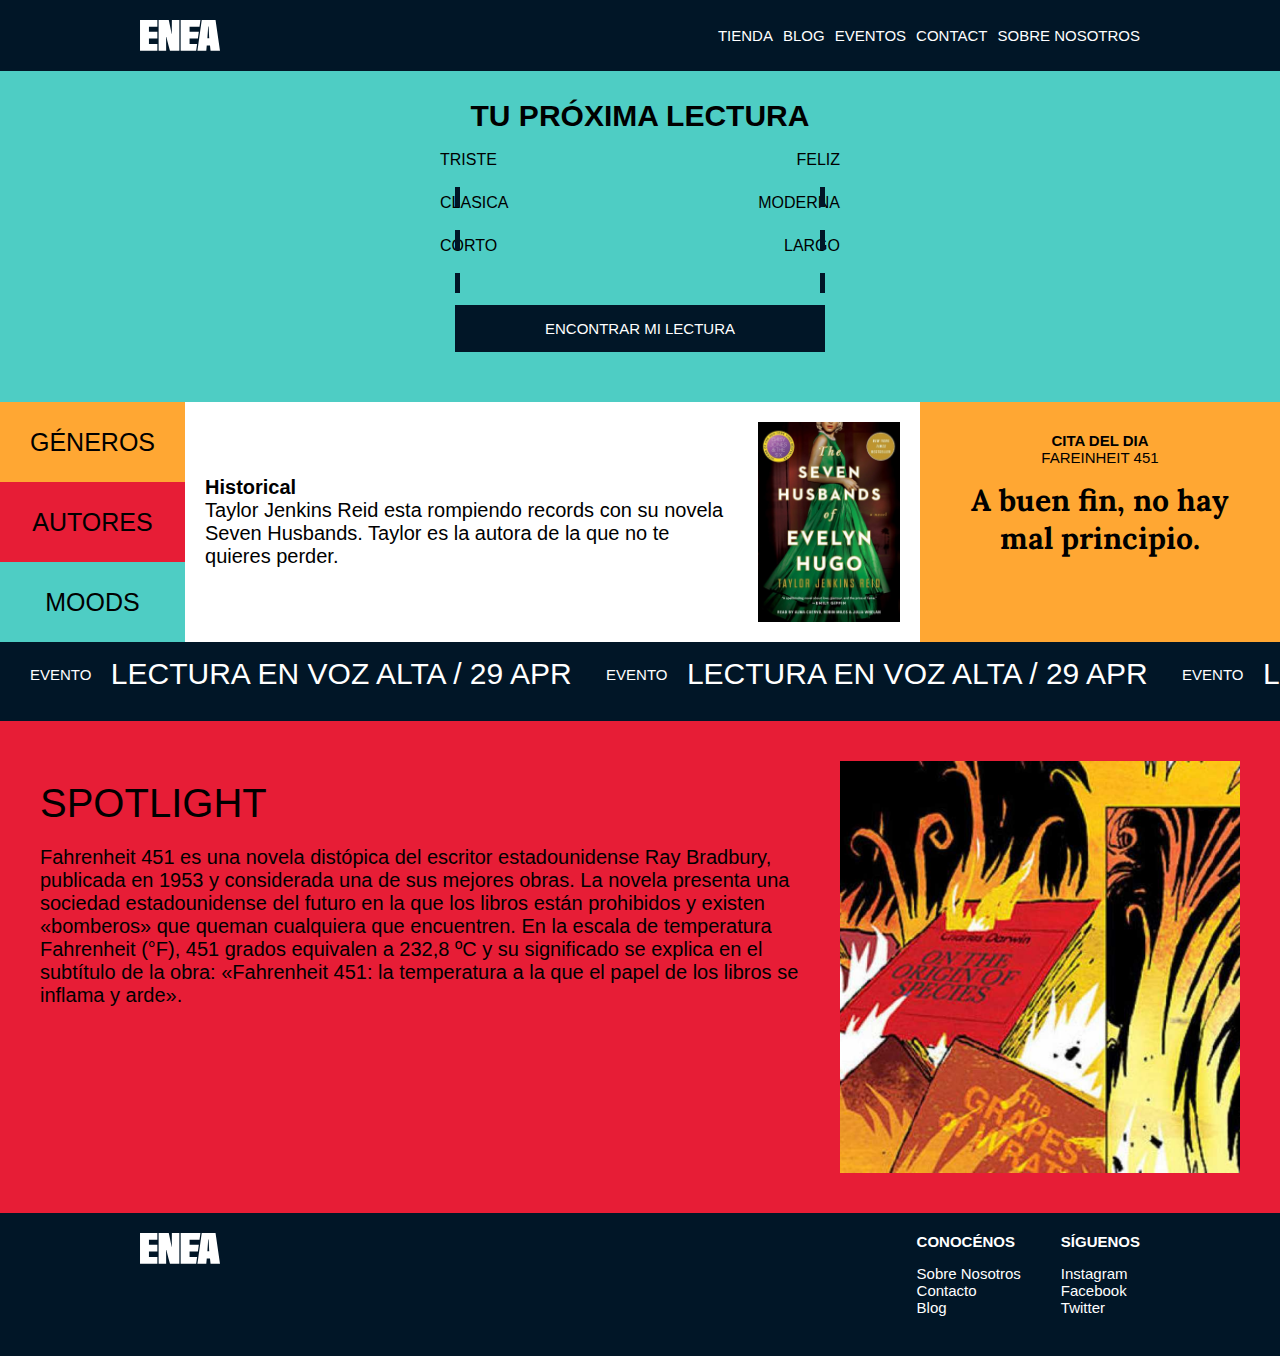
==== index.html @ f90ba19d "Create repo" ====
<!DOCTYPE html>
<html lang="en">

<head>
    <meta charset="UTF-8">
    <meta name="viewport" content="width=device-width, initial-scale=1.0">
    <meta http-equiv="X-UA-Compatible" content="ie=edge">
    <title>ENEA</title>
    <link rel="stylesheet" href="https://use.typekit.net/mvb0xnc.css">
    <link href="https://fonts.googleapis.com/css2?family=Lora:wght@700&display=swap" rel="stylesheet">
    <link rel="stylesheet" href="https://ajax.googleapis.com/ajax/libs/jqueryui/1.12.1/themes/smoothness/jquery-ui.css">
    <link rel="stylesheet" href="./style.css">
    <link rel="stylesheet" href="./responsive.css">
    <link rel="icon" href="./favicon.ico" type="image/x-icon">
</head>

<body>
    <header>
        <div class="content">
            <div class="logo"><img src="img/header/logo.svg" alt="" /></div>
            <div class="links">
                <a href="/tienda">Tienda</a>
                <a href="/blog">Blog</a>
                <a href="/eventos">Eventos</a>
                <a href="/contacto">Contact</a>
                <a href="/sobre-nosotros">Sobre Nosotros</a>
            </div>
        </div>
    </header>
    <main>
        <div class="recommendation-form">
            <div class="content">
                <h2>Tu próxima lectura</h2>
                <div class="container">
                    <div class="labels">
                        <span>Triste</span>
                        <span>Feliz</span>
                    </div>
                    <div class="slider-container">
                        <span class="vertical-bar left"></span>
                        <span class="vertical-bar right"></span>
                        <div class="slider" id="slider-1"></div>
                    </div>
                </div>
                <div class="container">
                    <div class="labels">
                        <span>Clasica</span>
                        <span>Moderna</span>
                    </div>
                    <div class="slider-container">
                        <span class="vertical-bar left"></span>
                        <span class="vertical-bar right"></span>
                        <div class="slider" id="slider-2"></div>
                    </div>
                </div>
                <div class="container">
                    <div class="labels">
                        <span>Corto</span>
                        <span>Largo</span>
                    </div>
                    <div class="slider-container">
                        <span class="vertical-bar left"></span>
                        <span class="vertical-bar right"></span>
                        <div class="slider" id="slider-3"></div>
                    </div>
                </div>
                <button>
                    Encontrar mi lectura
                </button>
            </div>
        </div>
        <div class="section">
            <div class="moods-authors-genders">
                <div class="selectors">
                    <div class="selector">Géneros</div>
                    <div class="selector">Autores</div>
                    <div class="selector">Moods</div>
                </div>
                <div class="contents">
                    <div class="content visible">
                        <div class="text">
                            <h4>Historical</h4>
                            <p>Taylor Jenkins Reid esta rompiendo records con su novela Seven Husbands. Taylor es la
                                autora de la que no te quieres perder.</p>
                        </div>
                        <img src="img/moods-authors-genders/7husbands.jpg" alt="">
                    </div>
                    <div class="content">
                        <div class="text">
                            <h4>Dan Brown</h4>
                            <p>El Código Da Vinci es una de las mejores novelas de misterio qué hay. Prepárate para una
                                aventura y la investigación de tu vida.</p>
                        </div>
                        <img src="img/moods-authors-genders/davincicode.jpg" alt="">
                    </div>
                    <div class="content">
                        <div class="text">
                            <h4>Triste</h4>
                            <p>Si lo que quieres es sentarte en tus feels un rato, este es el mejor libro para ello. Que
                                cosa mas triste que la segunda guerra mundial?</p>
                        </div>
                        <img src="img/moods-authors-genders/sadnovel.jpg" alt="">
                    </div>
                </div>
            </div>
            <div class="quote">
                <h3>Cita del dia</h3>
                <p class="book-title">Fareinheit 451</p>
                <p class="book-quote">A buen fin, no hay mal principio.</p>
            </div>
        </div>
        <div class="announcement-bar">
            <div class="text-container">
                <span class="type">Evento</span>
                <span class="detail">Lectura en voz alta / 29 Apr</span>
                <span class="type">Evento</span>
                <span class="detail">Lectura en voz alta / 29 Apr</span>
                <span class="type">Evento</span>
                <span class="detail">Lectura en voz alta / 29 Apr</span>
                <span class="type">Evento</span>
                <span class="detail">Lectura en voz alta / 29 Apr</span>
                <span class="type">Evento</span>
                <span class="detail">Lectura en voz alta / 29 Apr</span>
                <span class="type">Evento</span>
                <span class="detail">Lectura en voz alta / 29 Apr</span>
                <span class="type">Evento</span>
                <span class="detail">Lectura en voz alta / 29 Apr</span>
                <span class="type">Evento</span>
                <span class="detail">Lectura en voz alta / 29 Apr</span>
            </div>
        </div>
        <div class="spotlight">
            <div class="text">
                <h3>Spotlight</h3>
                <p>Fahrenheit 451 es una novela distópica del escritor estadounidense Ray Bradbury, publicada en 1953 y considerada una de sus mejores obras. La novela presenta una sociedad estadounidense del futuro en la que los libros están prohibidos y existen «bomberos» que queman cualquiera que encuentren. En la escala de temperatura Fahrenheit (°F), 451 grados equivalen a 232,8 ºC y su significado se explica en el subtítulo de la obra: «Fahrenheit 451: la temperatura a la que el papel de los libros se inflama y arde».</p>
            </div>
            <img src="img/spotlight/farenheit.png" alt="">
        </div>
    </main>
    <footer>
        <div class="content">
            <div class="logo"><img src="img/header/logo.svg" alt="" /></div>
            <div class="section">
                <p>Conocénos</p>
                <a href="/sobre-nosotros">Sobre Nosotros</a>
                <a href="/contacto">Contacto</a>
                <a href="/blog">Blog</a>
            </div>
            <div class="section">
                <p>Síguenos</p>
                <a href="/">Instagram</a>
                <a href="/">Facebook</a>
                <a href="/">Twitter</a>
            </div>
        </div>
    </footer>
    <script src="https://ajax.googleapis.com/ajax/libs/jquery/3.6.0/jquery.min.js"></script>
    <script src="https://ajax.googleapis.com/ajax/libs/jqueryui/1.12.1/jquery-ui.min.js"></script>
    <script src="index.js"></script>
</body>

</html>
---- style.css ----
body {
    margin: 0px;
    font-family: acumin-pro, sans-serif;
}

button {
    border: none;
}

h1,
h2,
h3,
h4,
a,
button,
p {
    margin: 0px;
}

header,
footer {
    font-size: 0px;
    background-color: #011627;
}

header .content,
footer .content {
    display: flex;
    max-width: 1000px;
    margin: auto;
}

header .content {
    align-items: center;
    padding: 20px 30px;
}

header .logo {
    flex-grow: 1;
}

header .logo img {
    width: 80px;
}

header .links a {
    font-size: 15px;
    color: white;
    text-transform: uppercase;
    text-decoration: none;
    padding-left: 10px;
}

.recommendation-form {
    background-color: #4ECDC4;
    padding: 30px 30px 50px;
}

.recommendation-form .content {
    text-align: center;
    max-width: 400px;
    margin: auto;
}

.recommendation-form h2 {
    font-size: 30px;
    text-transform: uppercase;
    font-weight: bold;
    padding-bottom: 20px;
    line-height: 1;
}

.recommendation-form .ui-slider-handle {
    border-color: #011627;
    border-width: 5px;
    background: white;
    border-radius: 20px;
    margin-top: -7px;
    cursor: pointer;
}

.recommendation-form .labels {
    display: flex;
    justify-content: space-between;
    text-transform: uppercase;
}

.recommendation-form .slider-container {
    position: relative;
}

.recommendation-form .vertical-bar {
    width: 5px;
    height: 20px;
    background-color: #011627;
    position: absolute;
    top: -7px;
}

.recommendation-form .left {
    left: 15px;
}

.recommendation-form .right {
    right: 15px;
}

.recommendation-form .ui-slider {
    border: none;
    border-radius: 0px;
    background-color: #011627;
    height: 5px;
}

.recommendation-form .slider {
    margin-top: 15px;
    margin-bottom: 25px;
}

.recommendation-form button {
    margin-top: 25px;
    background-color: #011627;
    color: white;
    font-size: 15px;
    text-transform: uppercase;
    padding: 15px;
    width: calc(100% - 30px);
    cursor: pointer;
}

.recommendation-form .slider-container {
    padding-left: 15px;
    padding-right: 15px;
}

main .section {
    display: flex;
}

.quote {
    padding: 30px;
    text-align: center;
    background-color: #FFA733;
    min-width: 300px;
}

.quote h3 {
    text-transform: uppercase;
    font-size: 15px;
}

.quote .book-title {
    text-transform: uppercase;
    font-size: 15px;
    padding-bottom: 15px;
}

.quote .book-quote {
    font-family: 'Lora', serif;
    font-weight: bold;
    font-size: 30px;
    padding-bottom: 15px;
}

.moods-authors-genders {
    display: flex;
    align-items: center;
}

.moods-authors-genders .selectors {
    display: flex;
    flex-direction: column;
    height: 100%;
}

.moods-authors-genders .selector {
    font-size: 25px;
    text-transform: uppercase;
    display: flex;
    justify-content: center;
    align-items: center;
    cursor: pointer;
    flex-grow: 1;
    padding-left: 30px;
    padding-right: 30px;
}

.moods-authors-genders .selectors:nth-child(1) {
    background-color: #FFA733;
}

.moods-authors-genders .selector:nth-child(2) {
    background-color: #E71D36;
}

.moods-authors-genders .selector:nth-child(3) {
    background-color: #4ECDC4;
}

.moods-authors-genders .content {
    display: none;
}

.moods-authors-genders .content.visible {
    display: flex;
    align-items: center;
    padding: 20px;
}

.moods-authors-genders .content img {
    max-height: 200px;
    padding-left: 30px;

}

.moods-authors-genders .content .text {
    font-size: 20px;
}

.announcement-bar {
    height: 79px;
    background-color: #011627;
    color: white;
    text-transform: uppercase;
    position: relative;
}

.announcement-bar .type {
    font-size: 15px;
    padding-left: 30px;
    vertical-align: middle;
}

.announcement-bar .detail {
    font-size: 30px;
    padding-left: 15px;
    vertical-align: middle;
}

.announcement-bar .text-container {
    position: absolute;
    white-space: nowrap;
    top: 15px;
    white-space: nowrap;
    animation: scrollText 40s infinite linear;
}

@keyframes scrollText {
    from {
        transform: translateX(0%);
    }

    to {
        transform: translateX(-50%);
    }
}



.spotlight {
    background-color: #E71D36;
    padding: 40px;
    display: flex;
}
.spotlight p {
    font-size: 20px;
}
.spotlight h3 {
    padding-top: 20px;
    padding-bottom: 20px;
    font-size: 40px;
    font-weight: normal;
    text-transform: uppercase;
}
.spotlight img {
    width: 100%;
    max-width: 400px;
    padding-left: 30px;
}


footer .content {
    display: flex;
    align-items: flex-start;
    padding: 20px 30px 40px;
}

footer .logo {
    flex-grow: 1;
}

footer .logo img {
    width: 80px;
}

footer .section {
    padding-left: 40px;
}

footer p {
    color: white;
    font-weight: bold;
    font-size: 15px;
    padding-bottom: 15px;
    text-transform: uppercase;
}

footer a {
    font-size: 15px;
    display: block;
    color: white;
    text-decoration: none;
}
---- responsive.css ----
@media only screen and (max-width: 1024px) {
    header .content,
    footer .content {
        flex-direction: column;
        text-align: center;
    }

    header .logo { 
        margin-bottom: 15px;
    }

    footer .logo { 
        margin-bottom: 30px;
    }

    header .links a {
        padding: 0px 5px;
    }

    main .section {
        flex-direction: column;
    }

    .quote { 
        min-width: 0px;
    }
    .spotlight {
        padding: 30px;
        flex-direction: column;
    }
    .spotlight p {
        font-size: 15px;
    }
    .spotlight h3 {
        padding-top: 0px;
        font-size: 30px;
    }
    .spotlight img {
        padding-left: 0px;
        padding-top: 30px;
    }

    .moods-authors-genders {
        flex-direction: column;
        align-items: stretch;
    }
    .moods-authors-genders .selectors { 
        flex-direction: row;
    }
    .moods-authors-genders .selector { 
        font-size: 15px;
        padding: 20px 0px;
    }
    .moods-authors-genders .content .text {
        font-size: 15px;
    }
    .moods-authors-genders .content img {
        max-height: 150px;
        padding-left: 30px;
    
    }

    footer .content {
        align-items: center;
    }

    footer .section {
        padding: 0px 0px 40px;
    }

    footer .section:last-child {
        padding: 0px
    }
  }
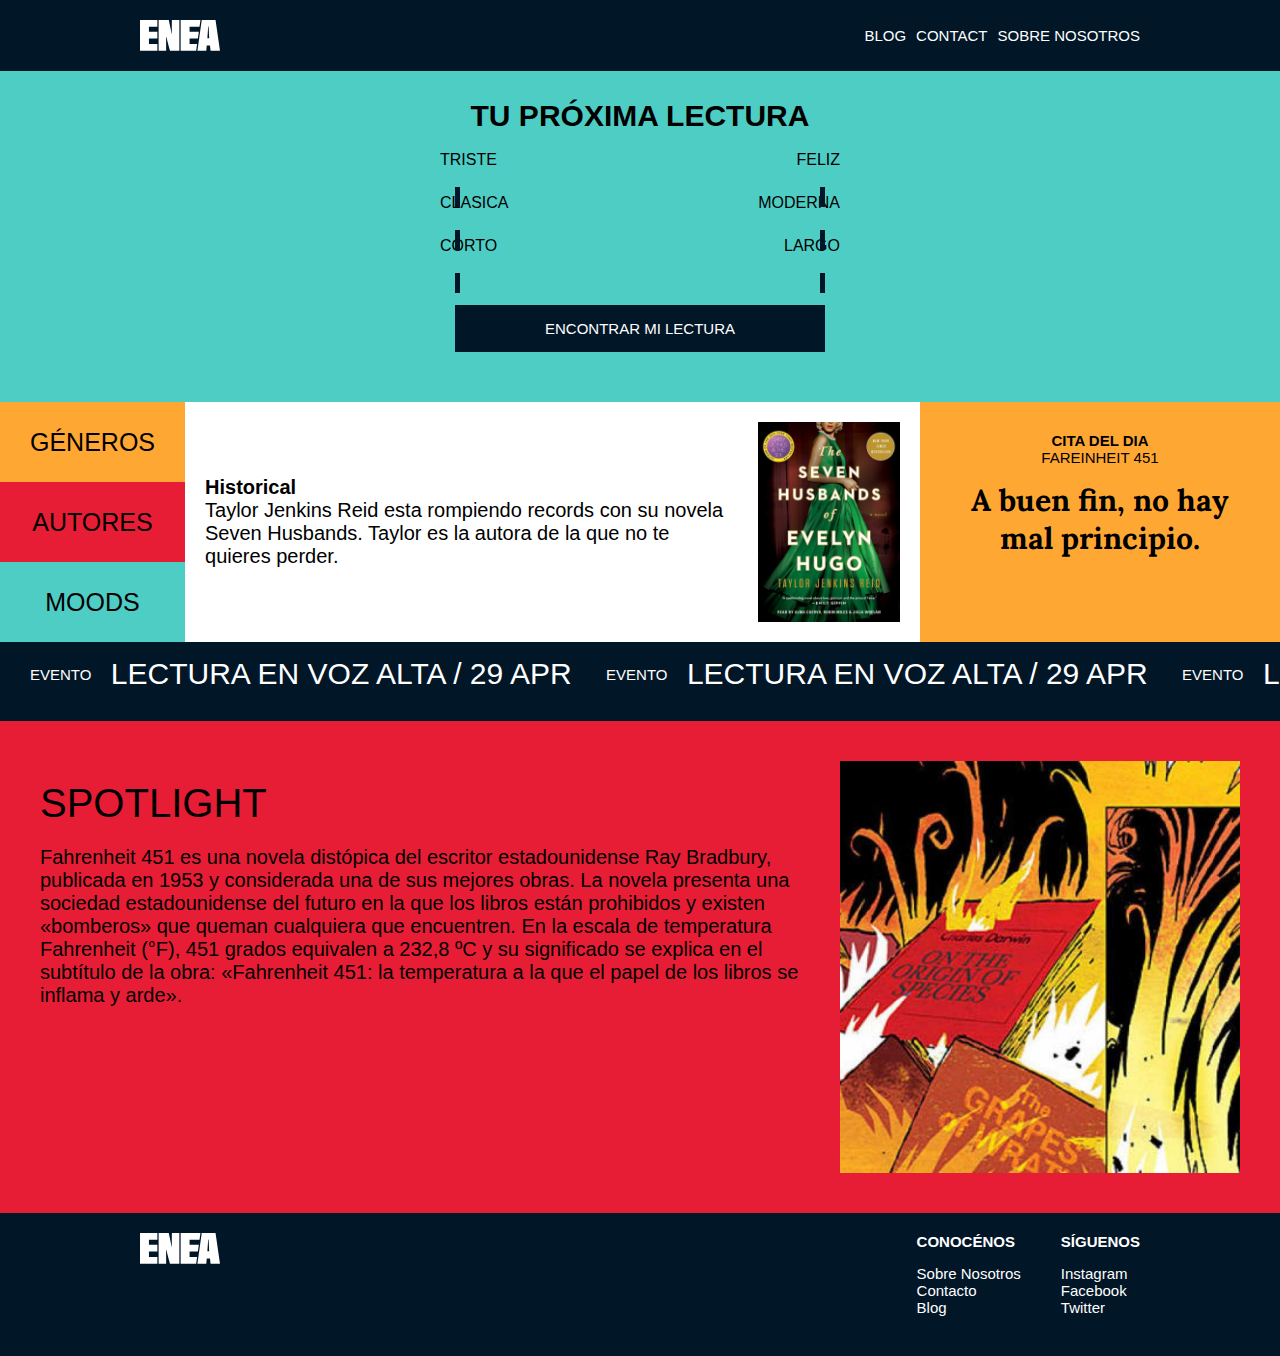
==== commit 503fc00e: "Update menu" ====
--- a/index.html
+++ b/index.html
@@ -17,13 +17,13 @@
 <body>
     <header>
         <div class="content">
-            <div class="logo"><img src="img/header/logo.svg" alt="" /></div>
+            <div class="logo"><a href="./index.html"><img src="img/header/logo.svg" alt="" /></a></div>
             <div class="links">
-                <a href="/tienda">Tienda</a>
-                <a href="/blog">Blog</a>
-                <a href="/eventos">Eventos</a>
-                <a href="/contacto">Contact</a>
-                <a href="/sobre-nosotros">Sobre Nosotros</a>
+                <!-- <a href="./tienda.html">Tienda</a> -->
+                <a href="./blog.html">Blog</a>
+                <!-- <a href="./eventos.html">Eventos</a> -->
+                <a href="./contacto.html">Contact</a>
+                <a href="./sobre-nosotros.html">Sobre Nosotros</a>
             </div>
         </div>
     </header>
@@ -69,7 +69,7 @@
                 </button>
             </div>
         </div>
-        <div class="section">
+        <div class="tiles">
             <div class="moods-authors-genders">
                 <div class="selectors">
                     <div class="selector">Géneros</div>
--- a/style.css
+++ b/style.css
@@ -62,6 +62,7 @@
     margin: auto;
 }
 
+.blog h2,
 .recommendation-form h2 {
     font-size: 30px;
     text-transform: uppercase;
@@ -133,7 +134,7 @@
     padding-right: 15px;
 }
 
-main .section {
+.tiles {
     display: flex;
 }
 
@@ -223,6 +224,7 @@
     color: white;
     text-transform: uppercase;
     position: relative;
+    overflow-x: hidden;
 }
 
 .announcement-bar .type {
@@ -245,6 +247,202 @@
     animation: scrollText 40s infinite linear;
 }
 
+.about-us {
+    background-color: #FFA733;
+    padding: 80px 60px 120px;
+    animation: changeBackgroundColor 40s infinite;
+
+}
+
+.about-us h2 {
+    max-width: 1000px;
+    margin: auto;
+    line-height: 1;
+    font-size: 60px;
+    padding-bottom: 30px;
+    text-transform: uppercase;
+}
+
+.about-us p {
+    max-width: 1000px;
+    margin: auto;
+    font-size: 30px;
+}
+
+.blog h2,
+.form h2 {
+    padding-bottom: 20px;
+    font-size: 30px;
+}
+
+input[type=text],
+select,
+textarea {
+    width: 100%;
+    padding: 12px;
+    border: 1px solid #ccc;
+    border-radius: 0px;
+    box-sizing: border-box;
+    margin-bottom: 10px;
+    font-size: 15px;
+    resize: vertical;
+}
+
+input[type=submit] {
+    text-transform: uppercase;
+    background-color: #011627;
+    color: white;
+    padding: 15px 30px;
+    font-size: 15px;
+    border: none;
+    border-radius: 0px;
+    cursor: pointer;
+}
+
+input[type=submit]:hover {
+    background-color: #4ECDC4;
+}
+
+.contact {
+    padding: 30px;
+    max-width: 1000px;
+    margin: auto;
+    display: flex;
+}
+
+.contact>div {
+    width: 50%;
+}
+
+.map {
+    padding-top: 65px;
+    padding-left: 30px;
+}
+
+.map iframe {
+    width: 100%;
+}
+
+.contact-details {
+    display: flex;
+    padding-bottom: 20px;
+}
+
+.contact-details p {
+    font-size: 15px;
+    flex-grow: 1;
+    vertical-align: middle;
+}
+
+.contact-details i {
+    vertical-align: middle;
+    font-size: 20px;
+    padding-right: 5px;
+}
+
+.contact-details span {
+    padding-left: 10px;
+}
+
+.form-container {
+    border-radius: 5px;
+    padding-bottom: 30px;
+}
+
+.blog {
+    padding: 30px;
+    max-width: 1000px;
+    margin: auto;
+}
+
+.posts {
+    display: flex;
+    flex-wrap: wrap;
+    justify-content: space-between;
+    padding: 20px 0px 40px;
+}
+
+.post {
+    width: 30%;
+    padding: 10px;
+    background-color: #4ECDC4;
+    margin-bottom: 20px;
+}
+.post:nth-child(2n) {
+    background-color: #E71D36;
+}
+.post:nth-child(4n) {
+    background-color: #FFA733;
+}
+
+.post img {
+    width: 100%;
+    padding-bottom: 10px;
+}
+
+.post h4 {
+    text-transform: uppercase;
+    padding-bottom: 10px;
+}
+.post button { 
+        text-transform: uppercase;
+        background-color: #011627;
+        color: white;
+        padding: 15px 30px;
+        font-size: 15px;
+        border: none;
+        border-radius: 0px;
+        cursor: pointer;
+}
+
+
+@keyframes changeBackgroundColor {
+    0% {
+        background-color: #FFA733
+    }
+
+    10% {
+        background-color: #E71D36
+    }
+
+    20% {
+        background-color: #4ECDC4
+    }
+
+    30% {
+        background-color: #FFA733
+    }
+
+    40% {
+        background-color: #E71D36
+    }
+
+    50% {
+        background-color: #4ECDC4
+    }
+
+    60% {
+        background-color: #FFA733
+    }
+
+    70% {
+        background-color: #E71D36
+    }
+
+    80% {
+        background-color: #4ECDC4
+    }
+
+    90% {
+        background-color: #FFA733
+    }
+
+    100% {
+        background-color: #E71D36
+    }
+
+}
+
 @keyframes scrollText {
     from {
         transform: translateX(0%);
@@ -262,9 +460,11 @@
     padding: 40px;
     display: flex;
 }
+
 .spotlight p {
     font-size: 20px;
 }
+
 .spotlight h3 {
     padding-top: 20px;
     padding-bottom: 20px;
@@ -272,6 +472,7 @@
     font-weight: normal;
     text-transform: uppercase;
 }
+
 .spotlight img {
     width: 100%;
     max-width: 400px;
--- a/responsive.css
+++ b/responsive.css
@@ -17,8 +17,12 @@
         padding: 0px 5px;
     }
 
-    main .section {
+    main .tiles {
         flex-direction: column;
+    }
+
+    .post { 
+        width: 100%;
     }
 
     .quote { 
@@ -59,6 +63,29 @@
         padding-left: 30px;
     
     }
+    .about-us { 
+        padding: 40px 40px 60px;
+    }
+    .about-us h2 { 
+        font-size: 40px;
+        padding-bottom: 20px;
+    }
+    .about-us p {
+        font-size: 20px;
+    }
+    .contact {
+        flex-direction: column;
+    }
+    .contact>div { 
+        width: 100%;
+    }
+    .map {
+        padding-top: 0px;
+        padding-left: 0px;
+    }
+    .contact-details { 
+        flex-direction: column;
+    }
 
     footer .content {
         align-items: center;
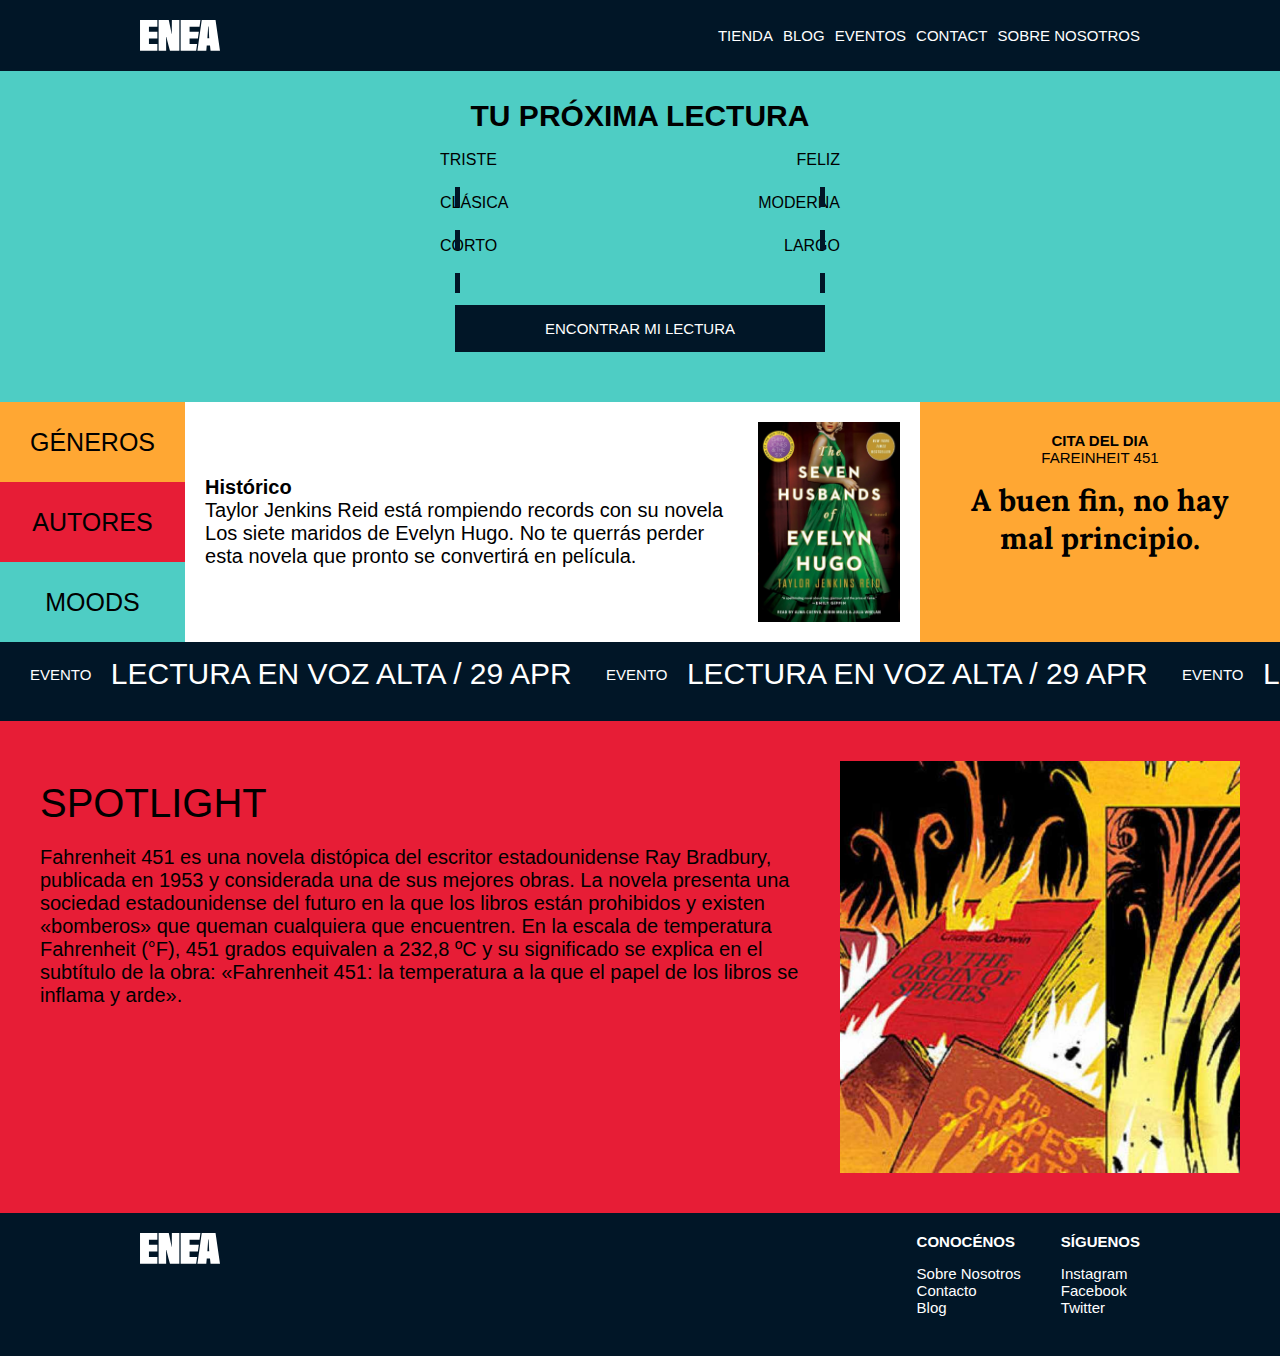
==== commit 6dcaaad2: "Feedback" ====
--- a/index.html
+++ b/index.html
@@ -19,9 +19,9 @@
         <div class="content">
             <div class="logo"><a href="./index.html"><img src="img/header/logo.svg" alt="" /></a></div>
             <div class="links">
-                <!-- <a href="./tienda.html">Tienda</a> -->
+                <a href="./tienda.html">Tienda</a>
                 <a href="./blog.html">Blog</a>
-                <!-- <a href="./eventos.html">Eventos</a> -->
+                <a href="./eventos.html">Eventos</a>
                 <a href="./contacto.html">Contact</a>
                 <a href="./sobre-nosotros.html">Sobre Nosotros</a>
             </div>
@@ -44,7 +44,7 @@
                 </div>
                 <div class="container">
                     <div class="labels">
-                        <span>Clasica</span>
+                        <span>Clásica</span>
                         <span>Moderna</span>
                     </div>
                     <div class="slider-container">
@@ -79,9 +79,8 @@
                 <div class="contents">
                     <div class="content visible">
                         <div class="text">
-                            <h4>Historical</h4>
-                            <p>Taylor Jenkins Reid esta rompiendo records con su novela Seven Husbands. Taylor es la
-                                autora de la que no te quieres perder.</p>
+                            <h4>Histórico</h4>
+                            <p>Taylor Jenkins Reid está rompiendo records con su novela Los siete maridos de Evelyn Hugo. No te querrás perder esta novela que pronto se convertirá en película.</p>
                         </div>
                         <img src="img/moods-authors-genders/7husbands.jpg" alt="">
                     </div>
@@ -95,9 +94,8 @@
                     </div>
                     <div class="content">
                         <div class="text">
-                            <h4>Triste</h4>
-                            <p>Si lo que quieres es sentarte en tus feels un rato, este es el mejor libro para ello. Que
-                                cosa mas triste que la segunda guerra mundial?</p>
+                            <h4>Tristeza</h4>
+                            <p>Si lo que quieres es regodearte en tus penas un rato, este es el mejor libro para ello. ¿Qué hay más triste que una novela imaginativa e intrincada sobre los horrores de la Segunda Guerra Mundial?</p>
                         </div>
                         <img src="img/moods-authors-genders/sadnovel.jpg" alt="">
                     </div>
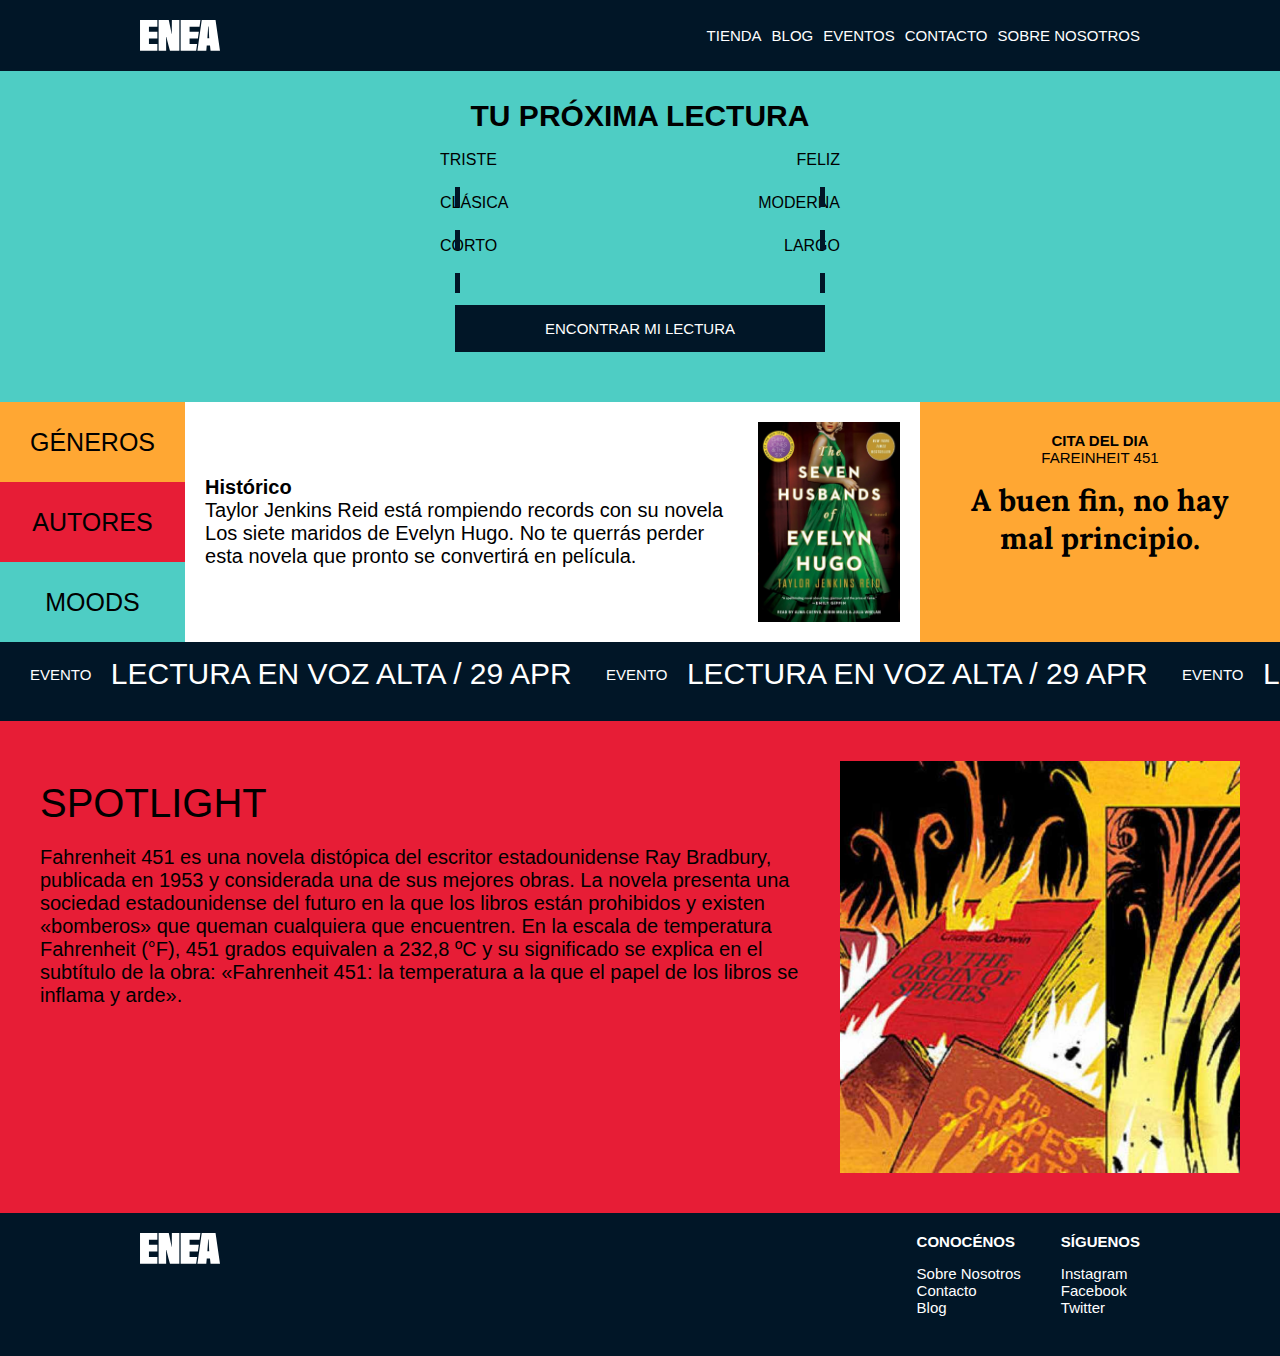
==== commit 78332e6a: "Update links" ====
--- a/index.html
+++ b/index.html
@@ -22,7 +22,7 @@
                 <a href="./tienda.html">Tienda</a>
                 <a href="./blog.html">Blog</a>
                 <a href="./eventos.html">Eventos</a>
-                <a href="./contacto.html">Contact</a>
+                <a href="./contacto.html">Contacto</a>
                 <a href="./sobre-nosotros.html">Sobre Nosotros</a>
             </div>
         </div>
@@ -140,9 +140,9 @@
             <div class="logo"><img src="img/header/logo.svg" alt="" /></div>
             <div class="section">
                 <p>Conocénos</p>
-                <a href="/sobre-nosotros">Sobre Nosotros</a>
-                <a href="/contacto">Contacto</a>
-                <a href="/blog">Blog</a>
+                                <a href="./sobre-nosotros.html">Sobre Nosotros</a>
+                <a href="./contacto.html">Contacto</a>
+                <a href="./blog.html">Blog</a>
             </div>
             <div class="section">
                 <p>Síguenos</p>
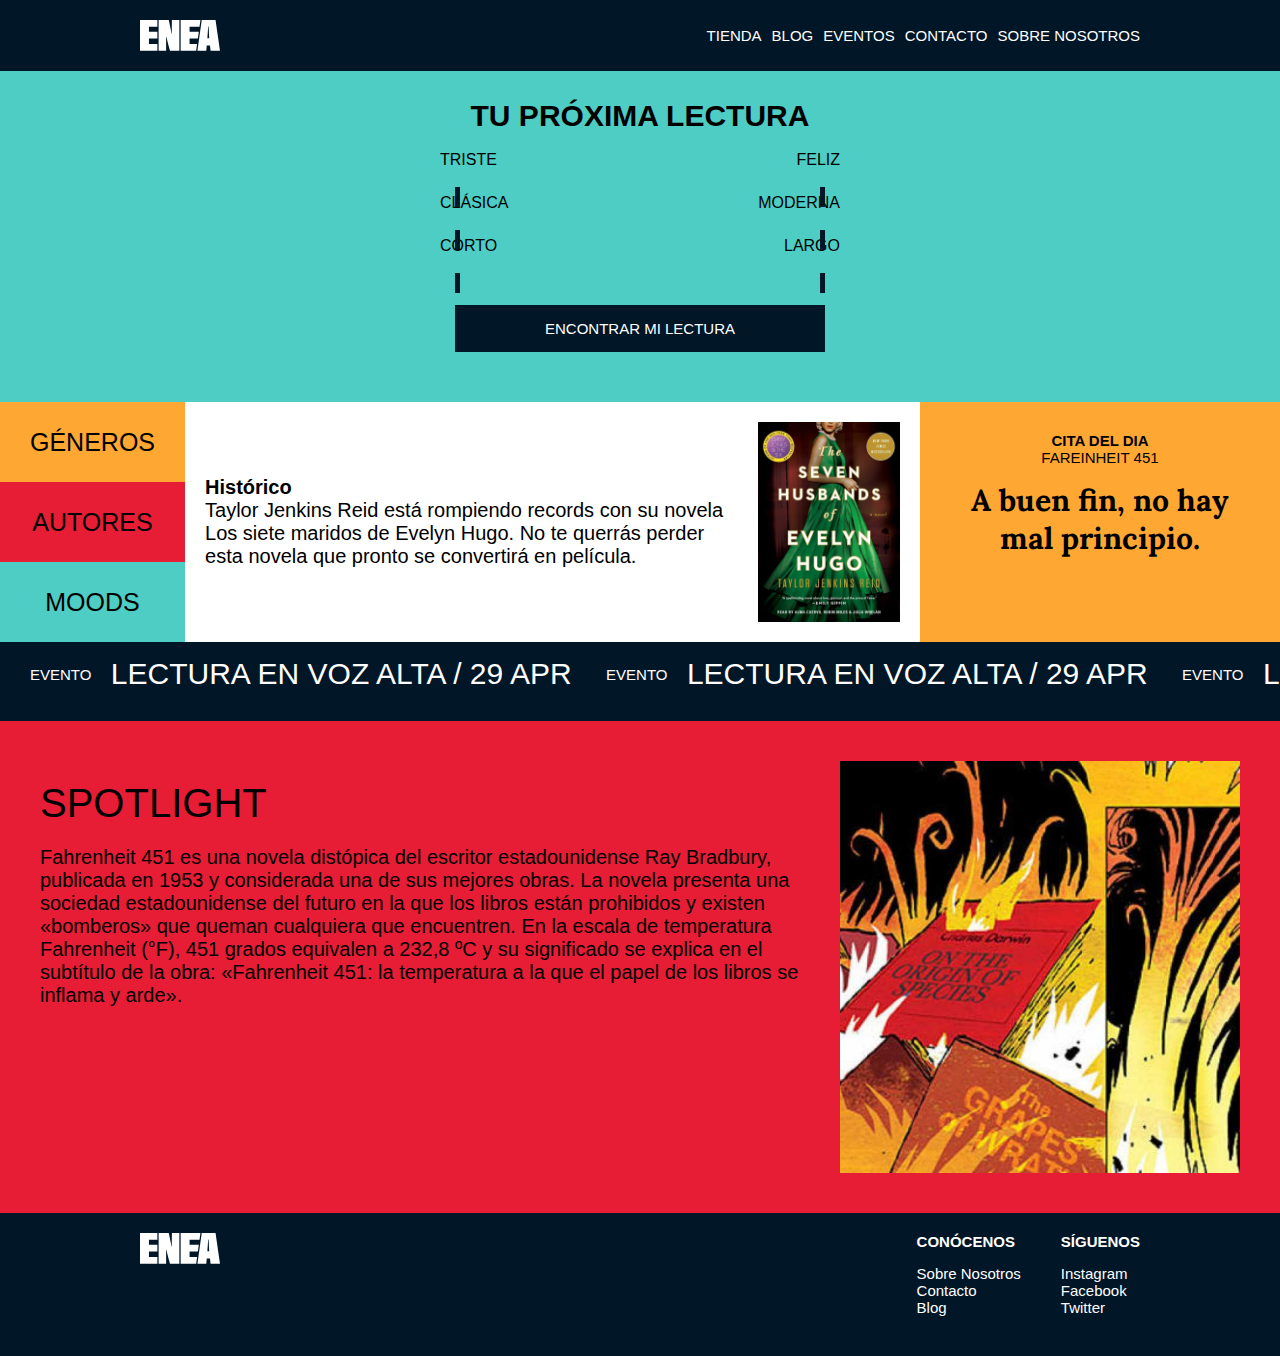
==== commit a1f548fb: "Update accent" ====
--- a/index.html
+++ b/index.html
@@ -139,7 +139,7 @@
         <div class="content">
             <div class="logo"><img src="img/header/logo.svg" alt="" /></div>
             <div class="section">
-                <p>Conocénos</p>
+                <p>Conócenos</p>
                                 <a href="./sobre-nosotros.html">Sobre Nosotros</a>
                 <a href="./contacto.html">Contacto</a>
                 <a href="./blog.html">Blog</a>
